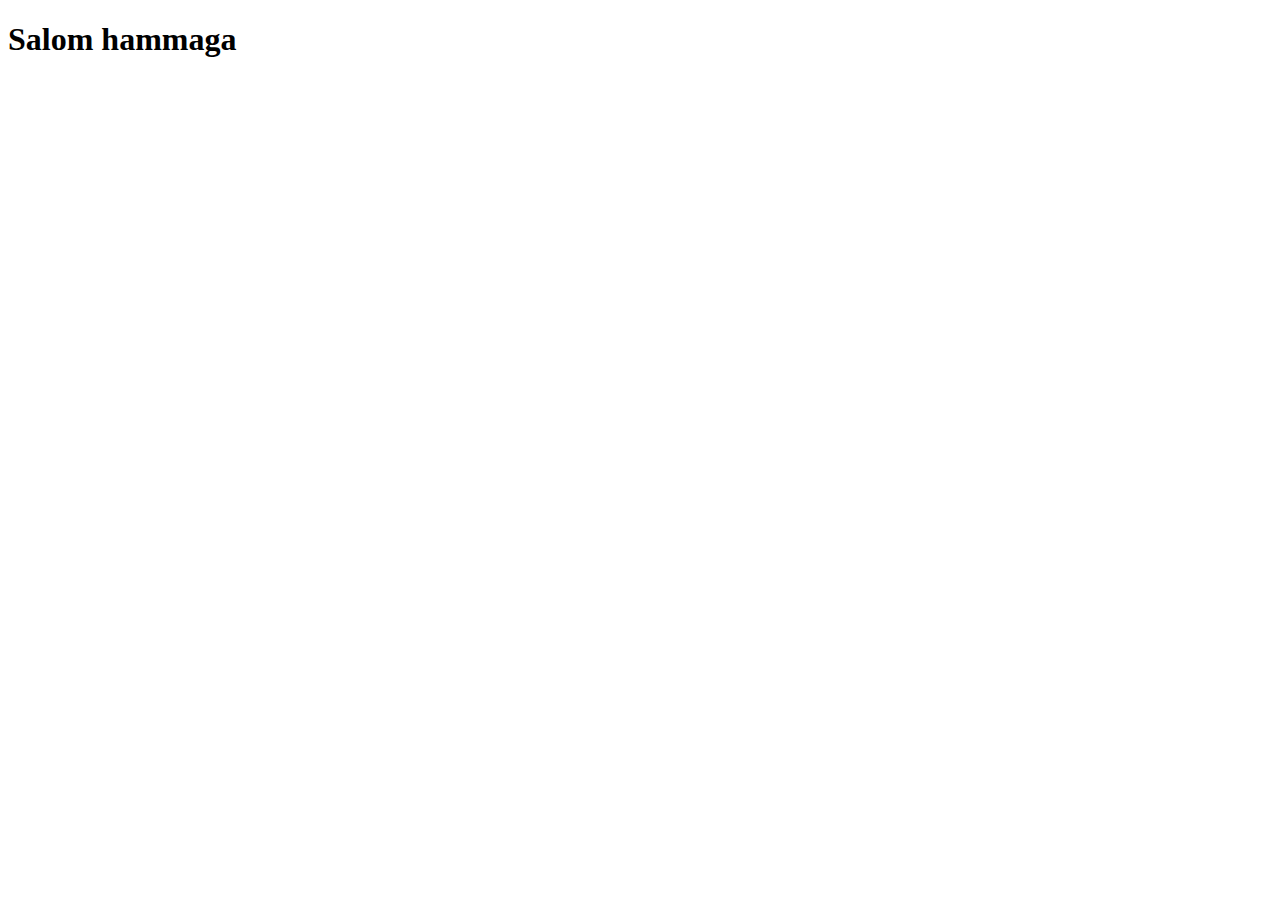
==== index.html @ 7f9e876d "Jonibek" ====
<!DOCTYPE html>
<html lang="en">
<head>
    <meta charset="UTF-8">
    <meta http-equiv="X-UA-Compatible" content="IE=edge">
    <meta name="viewport" content="width=device-width, initial-scale=1.0">
    <title>Document</title>
    <link rel="stylesheet" href="styles/main.css">

</head>
<body>
    <h1>Salom hammaga</h1>
</body>
</html>
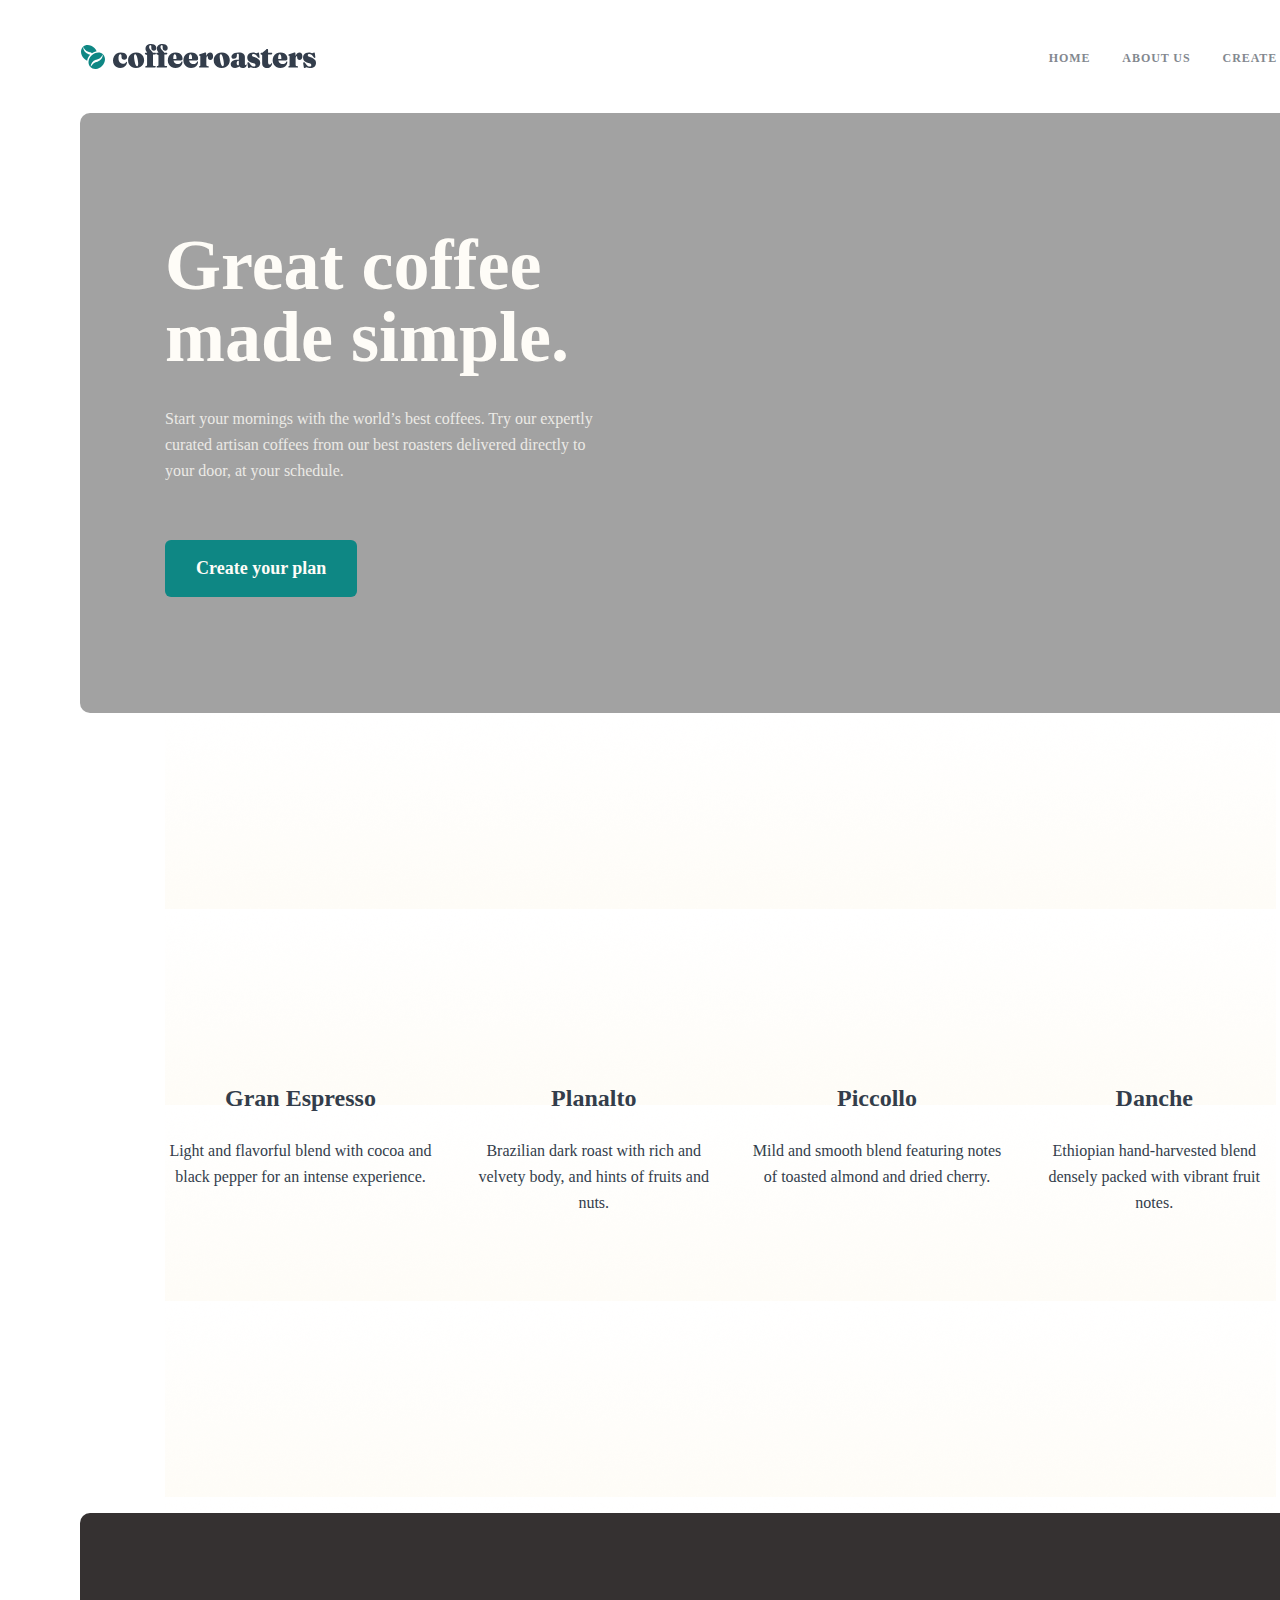
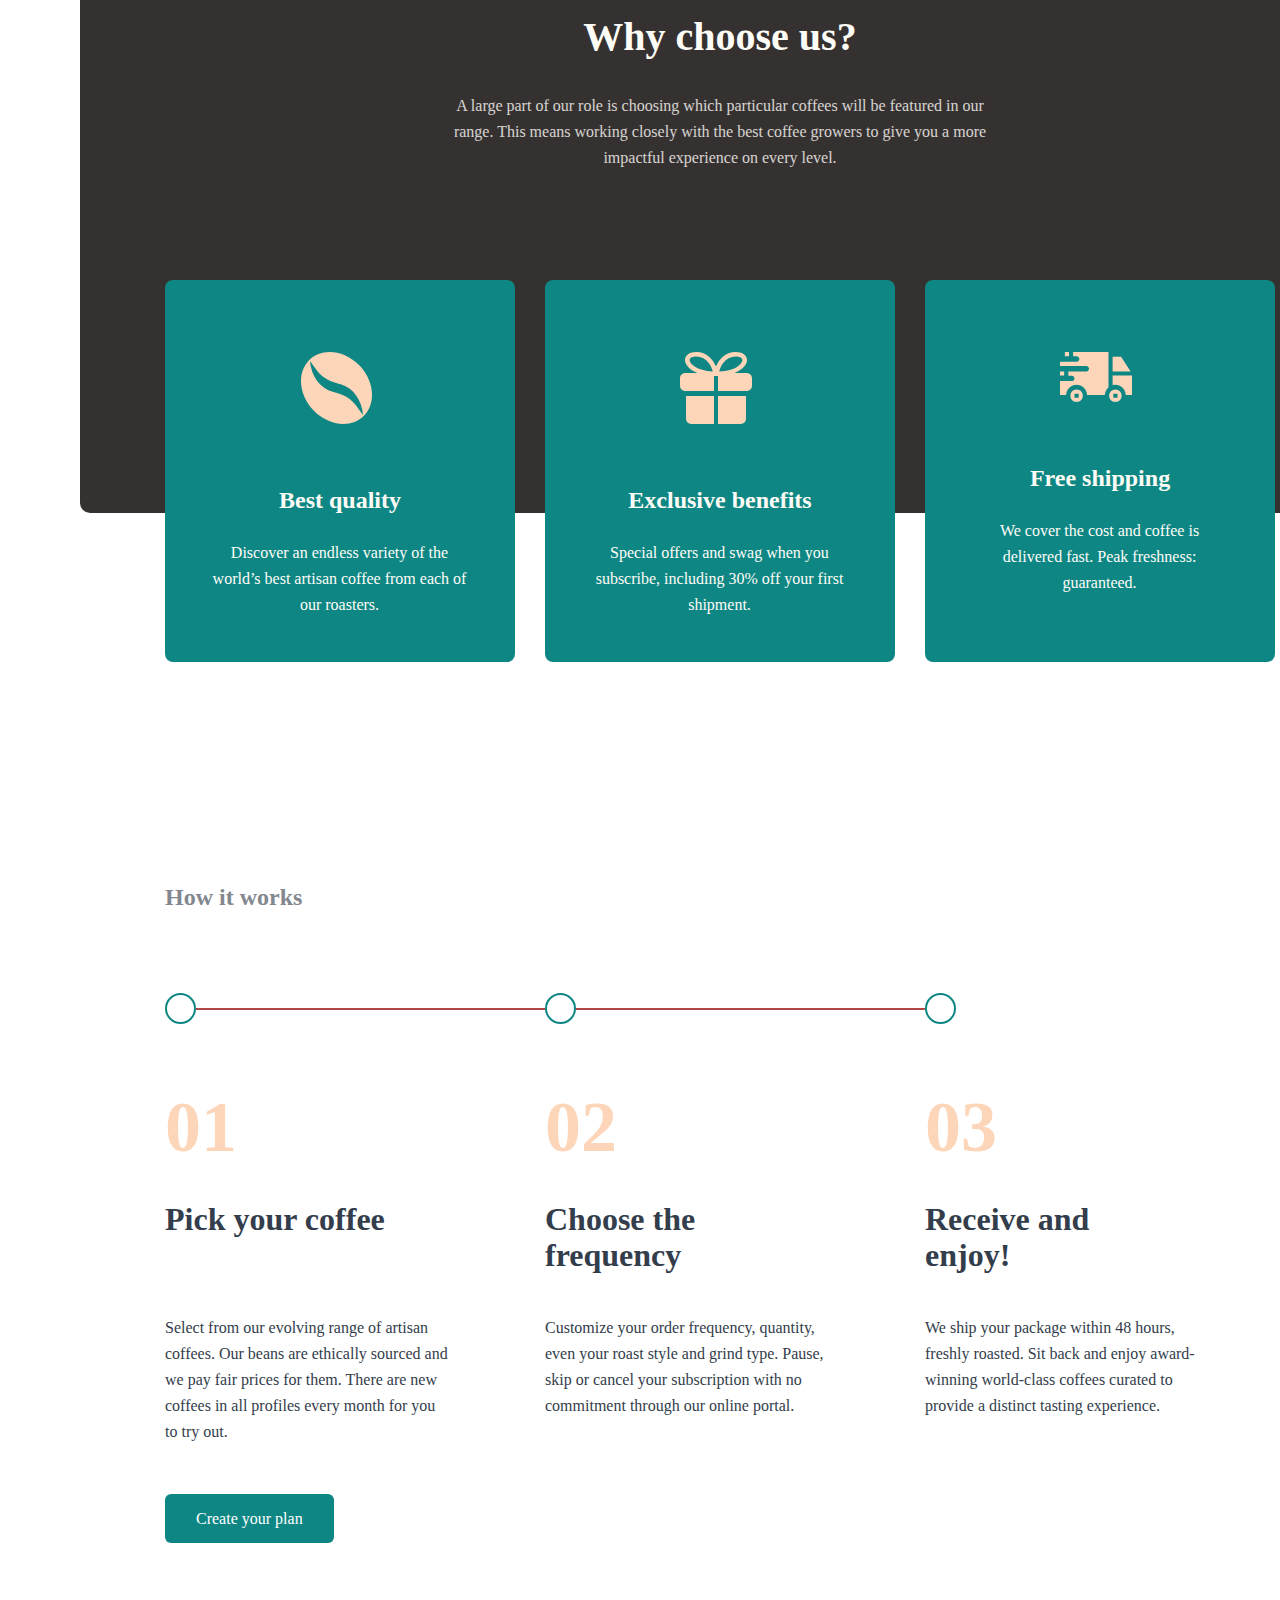
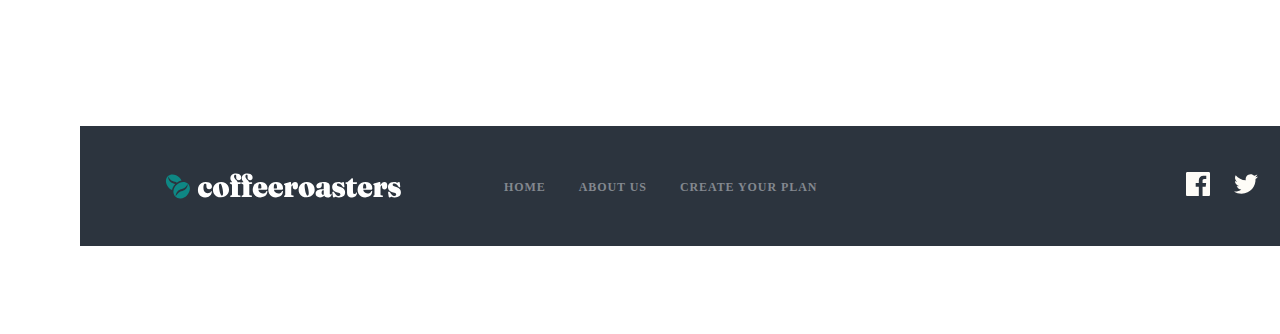
==== commit cadebad4: "html" ====
--- a/index.html
+++ b/index.html
@@ -1,14 +1,158 @@
 <!DOCTYPE html>
 <html lang="en">
-<head>
-    <meta charset="UTF-8">
-    <meta http-equiv="X-UA-Compatible" content="IE=edge">
-    <meta name="viewport" content="width=device-width, initial-scale=1.0">
+  <head>
+    <meta charset="UTF-8" />
+    <meta http-equiv="X-UA-Compatible" content="IE=edge" />
+    <meta name="viewport" content="width=device-width, initial-scale=1.0" />
     <title>Document</title>
-    <link rel="stylesheet" href="styles/main.css">
-
-</head>
-<body>
-    <h1>Salom hammaga</h1>
-</body>
-</html>+    <link rel="stylesheet" href="styles/main.css" />
+  </head>
+  <body>
+    <div class="container">
+      <header>
+        <img src="./Images/homeimg/Group 5.svg" alt="logo" />
+        <ul>
+          <li><a href="#">HOME</a></li>
+          <li><a href="">ABOUT US</a></li>
+          <li><a href="">CREATE YOUR PLAN</a></li>
+        </ul>
+      </header>
+      <main>
+        <section class="box-1">
+          <h1>Great coffee made simple.</h1>
+          <p>
+            Start your mornings with the world’s best coffees. Try our expertly
+            curated artisan coffees from our best roasters delivered directly to
+            your door, at your schedule.
+          </p>
+          <a class="btn" href="">Create your plan</a>
+        </section>
+        <section class="box-2">
+          <div>
+            <img src="./Images/homeimg/kopi3.svg" alt="" />
+            <h2>Gran Espresso</h2>
+            <p>
+              Light and flavorful blend with cocoa and black pepper for an
+              intense experience.
+            </p>
+          </div>
+          <div>
+            <img src="./Images/homeimg/kopi3.svg" alt="" />
+            <h2>Planalto</h2>
+            <p>
+              Brazilian dark roast with rich and velvety body, and hints of
+              fruits and nuts.
+            </p>
+          </div>
+          <div>
+            <img src="./Images/homeimg/kopi3.svg" alt="" />
+            <h2>Piccollo</h2>
+            <p>
+              Mild and smooth blend featuring notes of toasted almond and dried
+              cherry.
+            </p>
+          </div>
+          <div>
+            <img src="./Images/homeimg/kopi3.svg" alt="" />
+            <h2>Danche</h2>
+            <p>
+              Ethiopian hand-harvested blend densely packed with vibrant fruit
+              notes.
+            </p>
+          </div>
+        </section>
+        <section class="box-3">
+          <div class="inform">
+            <h3>Why choose us?</h3>
+            <p>
+              A large part of our role is choosing which particular coffees will
+              be featured in our range. This means working closely with the best
+              coffee growers to give you a more impactful experience on every
+              level.
+            </p>
+          </div>
+          <div class="position">
+            <div>
+              <img src="./Images/homeimg/coffee-bean.svg" alt="" />
+              <h4>Best quality</h4>
+              <p>
+                Discover an endless variety of the world’s best artisan coffee
+                from each of our roasters.
+              </p>
+            </div>
+            <div>
+              <img src="./Images/homeimg/Combined Shape.svg" alt="" />
+              <h4>Exclusive benefits</h4>
+              <p>
+                Special offers and swag when you subscribe, including 30% off
+                your first shipment.
+              </p>
+            </div>
+            <div>
+              <img src="./Images/homeimg/Combined Shape (1).svg" alt="" />
+              <h4>Free shipping</h4>
+              <p>
+                We cover the cost and coffee is delivered fast. Peak freshness:
+                guaranteed.
+              </p>
+            </div>
+          </div>
+          <h4 class="last">How it works</h4>
+        </section>
+        <section class="box-4">
+          <div class="shakl">
+            <span class="aylana"></span>
+            <span class="chiziq"></span>
+            <span class="aylana"></span>
+            <span class="chiziq"></span>
+            <span class="aylana"></span>
+          </div>
+          <div class="page">
+            <div>
+              <h2>01</h2>
+              <h3>Pick your coffee</h3>
+              <p>
+                Select from our evolving range of artisan coffees. Our beans are
+                ethically sourced and we pay fair prices for them. There are new
+                coffees in all profiles every month for you to try out.
+              </p>
+            </div>
+            <div>
+              <h2>02</h2>
+              <h3>Choose the frequency</h3>
+              <p>
+                Customize your order frequency, quantity, even your roast style
+                and grind type. Pause, skip or cancel your subscription with no
+                commitment through our online portal.
+              </p>
+            </div>
+            <div>
+              <h2>03</h2>
+              <h3>Receive and enjoy!</h3>
+              <p>
+                We ship your package within 48 hours, freshly roasted. Sit back
+                and enjoy award-winning world-class coffees curated to provide a
+                distinct tasting experience.
+              </p>
+            </div>
+          </div>
+          <a class="btn" href="">Create your plan</a>
+        </section>
+      </main>
+      <footer>
+        <img src="./Images/homeimg/Group 5 (1).svg " alt="logo" />
+        <h3></h3>
+        <ul class="list">
+          <li><a href="#">HOME</a></li>
+          <li><a href="">ABOUT US</a></li>
+          <li><a href="">CREATE YOUR PLAN</a></li>
+        </ul>
+        <ul class="tarmoq">
+          <li><a href="https://ru-ru.facebook.com/" target="_blank"><img src="./Images/homeimg/Path (1).svg" alt=""></a></li>
+          <li><a href="https://twitter.com/?lang=ru"  target="_blank"><img src="./Images/homeimg/Path.svg" alt=""></a></li>
+          <li><a href="https://www.instagram.com/"  target="_blank"><img src="./Images/homeimg/Shape.svg" alt=""></a></li>
+        </ul>
+      </footer>
+    </div>
+  </body>
+</html>
--- a/styles/main.css
+++ b/styles/main.css
@@ -0,0 +1,349 @@
+* {
+  padding: 0;
+  margin: 0;
+  box-sizing: border-box;
+}
+.btn {
+  padding: 16px 31px;
+  background: #0e8784;
+  border-radius: 6px;
+}
+.btn:hover{
+  background: #66D2CF;
+}
+a {
+  text-decoration: none;
+  color: white;
+}
+ul {
+  list-style-type: none;
+}
+body {
+  background-color: #f2f2f2;
+}
+.container {
+  background-color: white;
+  width: 1440px;
+  margin: 0 auto;
+  padding: 0 80px 88px 80px;
+}
+header {
+  width: 100%;
+  height: 113px;
+  display: flex;
+  align-items: center;
+  justify-content: space-between;
+}
+header ul {
+  display: flex;
+  align-items: center;
+  gap: 32px;
+}
+header a {
+  font-family: "Barlow";
+  font-style: normal;
+  font-weight: 700;
+  font-size: 12px;
+  line-height: 15px;
+  letter-spacing: 0.923077px;
+  color: #83888f;
+}
+header a:hover{
+  color: #333D4B;
+}
+.box-1 {
+  width: 100%;
+  height: 600px;
+  border-radius: 10px;
+  background: #a2a2a2;
+  padding: 116px 85px;
+  display: flex;
+  flex-direction: column;
+  align-items: flex-start;
+}
+.box-1:hover{
+  background-image: url(../Images/homeimg/Bitmap.svg);
+}
+.box-1 h1 {
+  margin-bottom: 32px;
+  width: 493px;
+  height: 145px;
+  font-family: "Fraunces 9pt";
+  font-style: normal;
+  font-weight: 900;
+  font-size: 72px;
+  line-height: 72px;
+  color: #fefcf7;
+}
+.box-1 p {
+  margin-bottom: 56px;
+  height: 78px;
+  width: 445px;
+  text-align: left;
+  font-family: "Barlow";
+  font-style: normal;
+  font-weight: 400;
+  font-size: 16px;
+  line-height: 26px;
+  color: #fefcf7;
+  mix-blend-mode: normal;
+  opacity: 0.8;
+}
+.box-1 a {
+  font-family: "Fraunces 9pt";
+  font-style: normal;
+  font-weight: 900;
+  font-size: 18px;
+  line-height: 25px;
+  text-align: center;
+
+  color: #fefcf7;
+}
+.box-2 {
+  width: 1111px;
+  height: 800px;
+  margin: 0 auto;
+  display: flex;
+  align-items: center;
+  gap: 30px;
+  background-image: url(../Images/homeimg/Rectangle.png);
+}
+.box-2 div {
+  display: flex;
+  flex-direction: column;
+  justify-content: center;
+}
+.box-2 img {
+  max-width: 100%;
+  max-height: 100%;
+  margin-bottom: 71px;
+}
+.box-2 h2 {
+  margin-bottom: 24px;
+  font-family: "Fraunces 9pt";
+  font-style: normal;
+  font-weight: 900;
+  font-size: 24px;
+  line-height: 32px;
+  text-align: center;
+  color: #333d4b;
+}
+.box-2 p {
+  widows: 255px;
+  height: 78px;
+  font-family: "Barlow";
+  font-style: normal;
+  font-weight: 400;
+  font-size: 16px;
+  line-height: 26px;
+  text-align: center;
+  color: #333d4b;
+}
+.box-3 {
+  width: 100%;
+  height: 1000px;
+  position: relative;
+}
+.inform {
+  width: 100%;
+  height: 600px;
+  background-color: rgb(53, 49, 49);
+  border-radius: 10px;
+  padding-top: 100px;
+  display: flex;
+  align-items: center;
+  justify-content: flex-start;
+  flex-direction: column;
+}
+.inform h3 {
+  font-family: "Fraunces 9pt";
+  font-style: normal;
+  font-weight: 900;
+  font-size: 40px;
+  line-height: 48px;
+
+  text-align: center;
+
+  color: #fefcf7;
+  margin-bottom: 32px;
+}
+.inform p {
+  width: 540px;
+  height: 80px;
+  font-family: "Barlow";
+  font-style: normal;
+  font-weight: 400;
+  font-size: 16px;
+  line-height: 26px;
+  /* or 162% */
+
+  text-align: center;
+
+  color: #fefcf7;
+
+  mix-blend-mode: normal;
+  opacity: 0.8;
+}
+.position {
+  position: absolute;
+  top: 367px;
+  left: 85px;
+  width: 1110px;
+  height: 382px;
+  display: flex;
+  justify-content: space-between;
+}
+.position div {
+  background: #0e8784;
+  border-radius: 8px;
+  width: 350px;
+  height: 382px;
+  text-align: center;
+}
+.position img {
+  margin: 72px 143px 0px 135px;
+  max-width: 100%;
+  max-height: 100%;
+  margin-bottom: 56px;
+}
+.position h4 {
+  font-family: "Fraunces 9pt";
+  font-style: normal;
+  font-weight: 900;
+  font-size: 24px;
+  line-height: 32px;
+  text-align: center;
+
+  color: #fefcf7;
+}
+.position p {
+  margin: 24px 48px 48px 47px;
+  width: 255px;
+  height: 78px;
+  font-family: "Barlow";
+  font-style: normal;
+  font-weight: 400;
+  font-size: 16px;
+  line-height: 26px;
+  text-align: center;
+
+  color: #fefcf7;
+}
+.last {
+  position: absolute;
+  left: 85px;
+  bottom: 0px;
+  font-family: "Fraunces 9pt";
+  font-style: normal;
+  font-weight: 900;
+  font-size: 24px;
+  line-height: 32px;
+  color: #83888f;
+}
+.box-4 {
+  padding: 80px 85px 200px 85px;
+  width: 100%;
+  height: 813px;
+}
+.shakl {
+  display: flex;
+  align-items: center;
+  height: 31px;
+  width: 791px;
+  margin-bottom: 67px;
+}
+.aylana {
+  height: 31px;
+  width: 31px;
+  border-radius: 50%;
+  border: 2px solid #0e8784;
+}
+.chiziq {
+  width: 349px;
+  height: 2px;
+  border: 1px solid rgb(176, 70, 70);
+}
+.page {
+  padding-right: 65px;
+  display: flex;
+  justify-content: space-between;
+  margin-bottom: 64px;
+}
+.page div {
+  width: 285px;
+  height: 355px;
+}
+.page h2 {
+  text-align: left;
+  font-family: "Fraunces 9pt";
+  font-style: normal;
+  font-weight: 900;
+  font-size: 72px;
+  line-height: 72px;
+  color: #fdd6ba;
+  margin-bottom: 38px;
+}
+.page h3 {
+  margin-bottom: 42px;
+  text-align: left;
+  width: 255px;
+  height: 72px;
+  font-family: "Fraunces 9pt";
+  font-style: normal;
+  font-weight: 900;
+  font-size: 32px;
+  line-height: 36px;
+  /* or 112% */
+
+  color: #333d4b;
+}
+.page p {
+  width: 285px;
+  height: 130px;
+  font-family: "Barlow";
+  font-style: normal;
+  font-weight: 400;
+  font-size: 16px;
+  line-height: 26px;
+  color: #333d4b;
+}
+footer {
+  padding-left: 85px;
+  padding-right: 49px;
+  width: 100%;
+  height: 120px;
+  background-color: #2c343e;
+  display: flex;
+  align-items: center;
+}
+.list {
+  display: flex;
+  align-items: center;
+  gap: 33px;
+  margin-left: 103px;
+}
+.list a {
+  font-family: "Barlow";
+  font-style: normal;
+  font-weight: 700;
+  font-size: 12px;
+  line-height: 15px;
+  letter-spacing: 0.923077px;
+  color: #83888f;
+}
+.list a:hover{
+  color: #FEFCF7;
+}
+.tarmoq {
+  display: flex;
+  align-items: center;
+  gap: 24px;
+  margin-left: 369px;
+}
+.tarmoq img {
+  max-width: 100%;
+  max-height: 100%;
+}
+.tarmoq img:hover{
+ background: #FDD6BA;
+}
